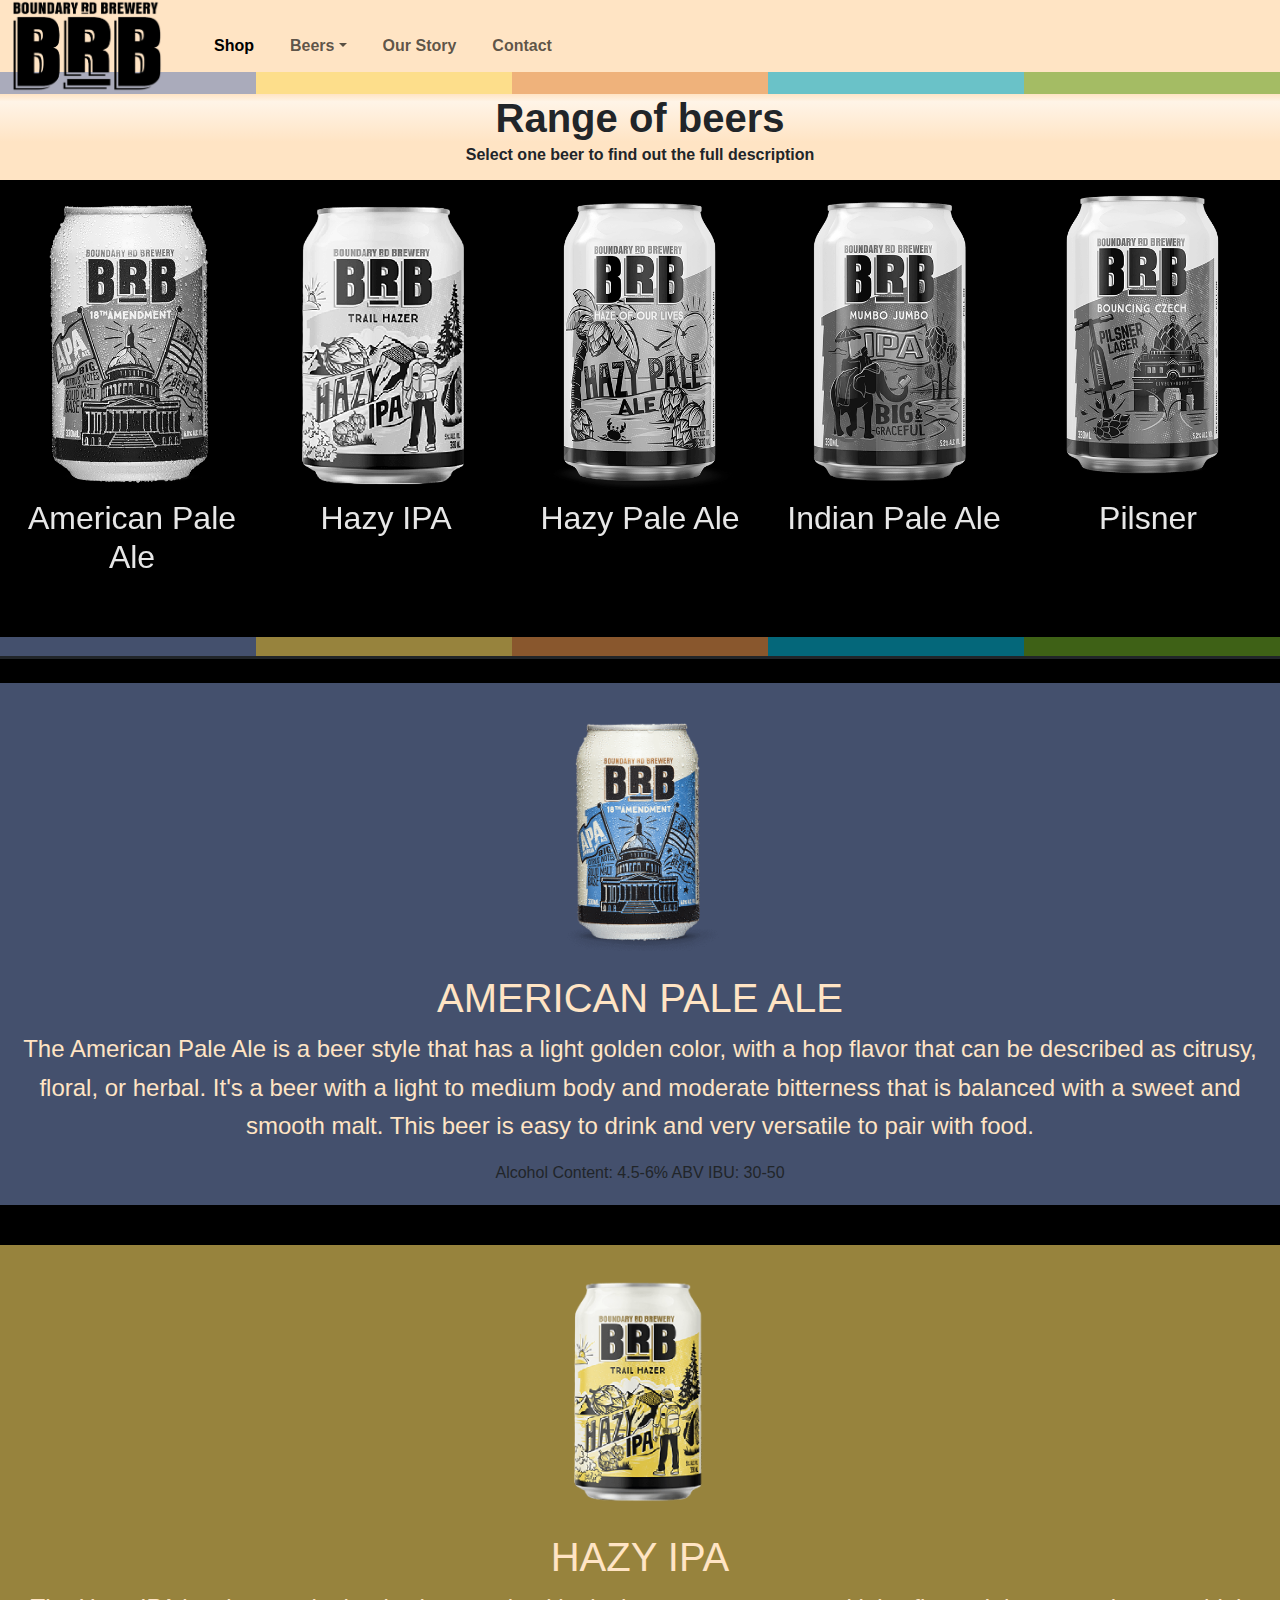
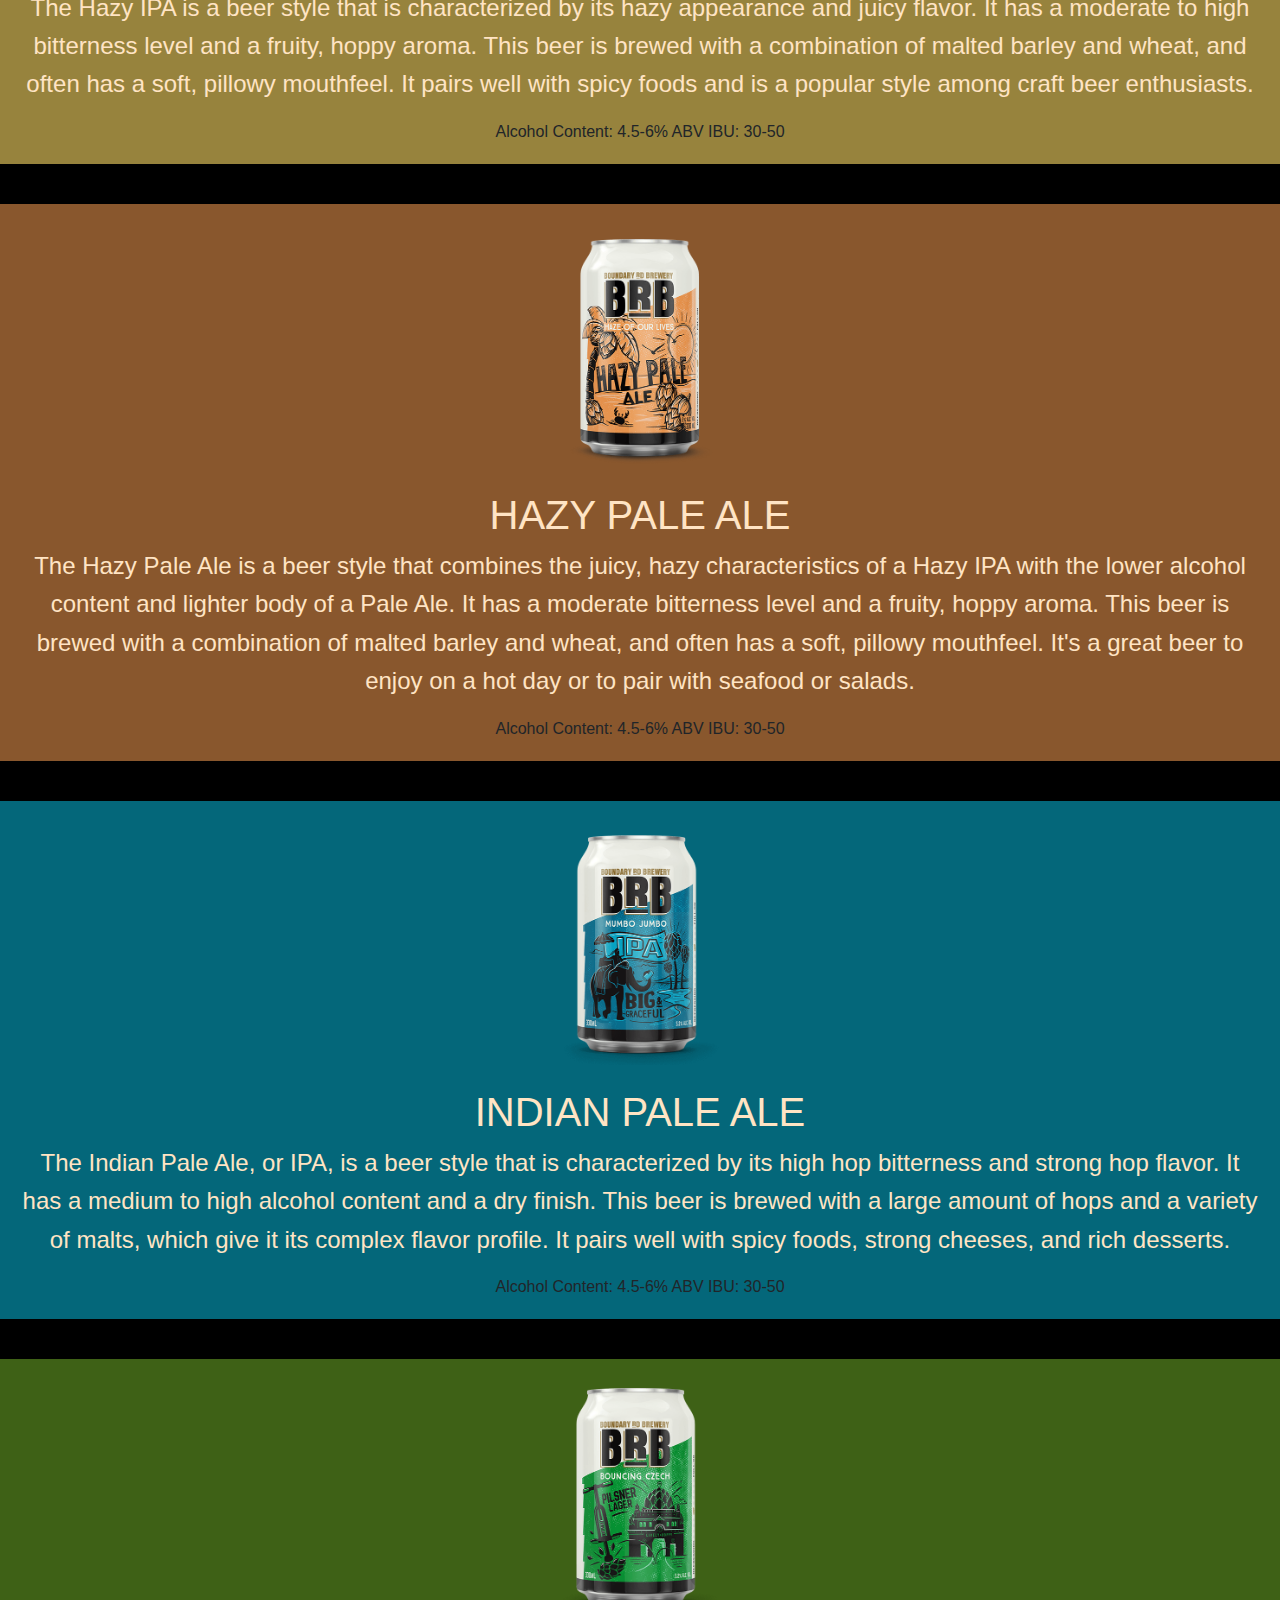
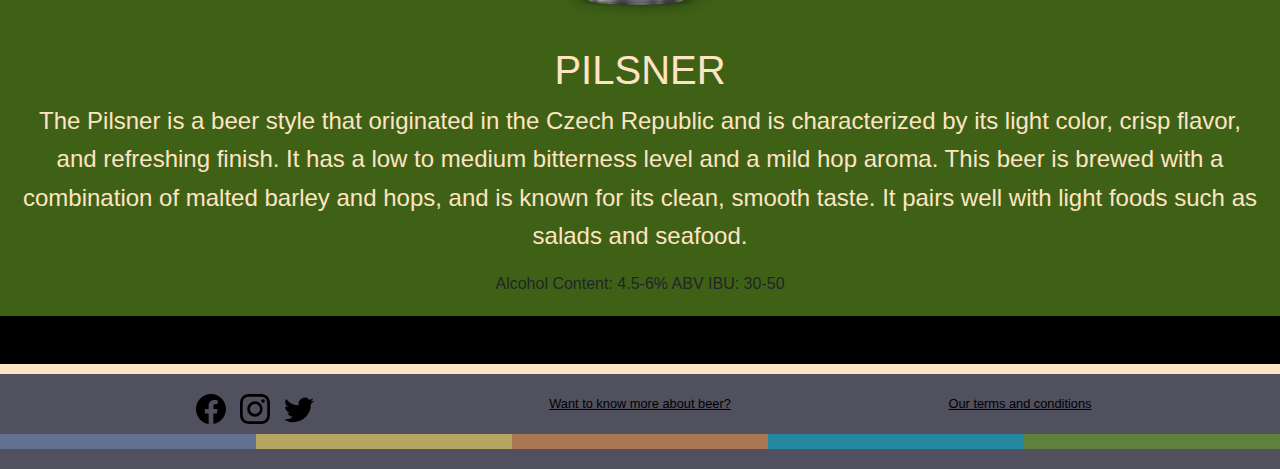
==== pages/beers.html @ c700eeff "Se agrega error404.html" ====
<!DOCTYPE html>
<html lang="en">
<head>
    <meta charset="UTF-8">
    <meta http-equiv="X-UA-Compatible" content="IE=edge">
    <meta name="viewport" content="width=device-width, initial-scale=1.0">
    <meta name="description" content="Explore our collection of handcrafted beers at BRB Brewery. From hoppy IPAs to smooth pilsner, discover the artistry and flavors of craft brewing.">
    <meta name="keywords" content="BRB Brewery, handcrafted beers, craft brews, flavors, IPA, stout, ale">
    <link rel="stylesheet" href="../css/bootstrap.css">
    <link rel="stylesheet" href="../css/styles.css">
    <link rel="stylesheet" href="../css/main.css">
    <link rel="shortcut icon" href="../images/favicon.ico" type="image/x-icon">
    <title>BRB Beers | Discover the Artistry of Craft Brewing</title>
</head>

<body >
    <!-- NAV -->
    <nav class="navbar navbar-expand-md bg-transparent fw-bolder p-0 m-0">
        <div class="container-fluid ">
            <a class="navbar-brand" href="../index.html"><img class="logo" src="../images/logo.png" alt="New Hazy IPA Flyer"></a>
            <!-- TOGGLER -->
            <button class="navbar-toggler me-2 text-align-row border-3 border-dark"  type="button" data-bs-toggle="collapse" data-bs-target="#navbarSupportedContent" aria-controls="navbarSupportedContent" aria-expanded="false" aria-label="Toggle navigation">
                <span class="navbar-toggler-icon "></span> 
            </button>
            <div class="collapse navbar-collapse" id="navbarSupportedContent">
            <!-- ends TOGGLER -->        
                <ul class="navbar-nav ms-4 me-auto mb-2 mb-lg-0  flex-row justify-content-center"> <!-- toggle menu format -->
                    <li class="nav-item">
                        <a class="nav-link active" aria-current="page" href="shop.html">Shop</a>
                    </li>
                    <li class="nav-item dropdown ">
                        <a class="nav-link dropdown-toggle  " href="#" role="button" data-bs-toggle="dropdown" aria-expanded="false">Beers</a>
                        <ul class="dropdown-menu dropdowncolor">
                            <li><a class="dropdown-item bg-apa" href="beers.html#APA">APA</a></li>
                            <li><a class="dropdown-item bg-hipa" href="beers.html#HIPA">Hazy IPA</a></li>
                            <li><a class="dropdown-item bg-hpa" href="beers.html#HPA">Hazy Pale Ale</a></li>
                            <li><a class="dropdown-item bg-ipa" href="beers.html#IPA">IPA</a></li>
                            <li><a class="dropdown-item bg-pilsner" href="beers.html#PILSNER">Pilsner</a></li>
                            <li><hr class="dropdown-divider fw-bolder"></li>
                            <li><a class="dropdown-item fw-bolder" active href="beers.html">ALL</a></li>
                        </ul>
                    </li>
                    <li class="nav-item">
                        <a class="nav-link" href="ourstory.html">Our Story</a>
                    </li>
                    <li class="nav-item">
                        <a class="nav-link" href="contact.html">Contact</a>
                    </li>
                </ul>
            </div>
        </div>
    </nav>
    <!-- ends NAV -->

    <header>
        <!-- COLORS-LINE -->
        <div class="d-flex colorsLine colorsLineMain">
            <div class="bg-apa"></div>
            <div class="bg-hipa"></div>
            <div class="bg-hpa"></div>
            <div class="bg-ipa"></div>
            <div class="bg-pilsner"></div>
        </div>
        <!-- ends COLORS-LINE -->




        <div>
            <h1 class="label-h fw-bolder">Range of beers</h1>
        </div>
    </header>
    
    <h2 class="label-h2">Select one beer to find out the full description</h2>

    <main class="bg-black mainBeers mt-3">
        <!-- BEER MENU  -->
        <div class="beersContain d-flex pb-5">    
            <div class="bg-apa">
                <a href="../pages/beers.html#APA"><img src="../images/APA.png" alt="APA can"></a>
                <h2>American Pale Ale</h2>
            </div>
            <div class="bg-hipa">
                <a href="../pages/beers.html#HIPA"><img src="../images/HazyIPAA.png" alt="Hazy IPA can"></a>
                <h2>Hazy IPA</h2>
            </div>
            <div class="bg-hpa">
                <a href="../pages/beers.html#HPA"><img src="../images/HazyPaleAle.png" alt="Hazy Pale Ale can"></a>
                <h2>Hazy Pale Ale</h2>
            </div>
            <div class="bg-ipa">
                <a href="../pages/beers.html#IPA"><img src="../images/IPA.png" alt="IPA can"></a>
                <h2>Indian Pale Ale</h2>
            </div>
            <div class="bg-pilsner">
                <a href="../pages/beers.html#PILSNER"><img src="../images/Pilsner.png" alt="Pilsner can"></a>
                <h2>Pilsner</h2>
            </div>
        </div>
        <!-- ands BEER MENU -->

        <!-- COLORS-LINE -->
        <div class="d-flex colorsLine colorsLineMain bg-black border-bottom border-dark border-3  ">
            <div class="bg-apa"></div>
            <div class="bg-hipa"></div>
            <div class="bg-hpa"></div>
            <div class="bg-ipa"></div>
            <div class="bg-pilsner"></div>
        </div>
        <!-- ends COLORS-LINE -->

        <!-- DESCRIPTIONS -->
        <section class="mt-4 pb-2">
            
            <div class="beer-type bg-apa pt-4">
                <img id="APA" src="../images/APA.png" alt="American Pale Ale">
                <h2 >American Pale Ale</h2>
                <p>The American Pale Ale is a beer style that has a light golden color, with a hop flavor that can be described as citrusy, floral, or herbal. It's a beer with a light to medium body and moderate bitterness that is balanced with a sweet and smooth malt. This beer is easy to drink and very versatile to pair with food.</p>
                <div class="beer-details">
                    <span class="alcohol">Alcohol Content: 4.5-6% ABV</span>
                    <span class="ibu">IBU: 30-50</span>
                </div>
            </div>

            <div class="beer-type bg-hipa">
                <img id="HIPA" src="../images/HazyIPAA.png" alt="Hazy IPA">
                <h2 >Hazy IPA</h2>
                <p>The Hazy IPA is a beer style that is characterized by its hazy appearance and juicy flavor. It has a moderate to high bitterness level and a fruity, hoppy aroma. This beer is brewed with a combination of malted barley and wheat, and often has a soft, pillowy mouthfeel. It pairs well with spicy foods and is a popular style among craft beer enthusiasts.</p>
                <div class="beer-details">
                    <span class="alcohol">Alcohol Content: 4.5-6% ABV</span>
                    <span class="ibu">IBU: 30-50</span>
                </div>
            </div>

            <div class="beer-type bg-hpa">
                <img ID="HPA" src="../images/HazyPaleAle.png" alt="Hazy Pale Ale">
                <h2 >Hazy Pale Ale</h2>
                <p>The Hazy Pale Ale is a beer style that combines the juicy, hazy characteristics of a Hazy IPA with the lower alcohol content and lighter body of a Pale Ale. It has a moderate bitterness level and a fruity, hoppy aroma. This beer is brewed with a combination of malted barley and wheat, and often has a soft, pillowy mouthfeel. It's a great beer to enjoy on a hot day or to pair with seafood or salads.</p>
                <div class="beer-details">
                    <span class="alcohol">Alcohol Content: 4.5-6% ABV</span>
                    <span class="ibu">IBU: 30-50</span>
                </div>
            </div>

            <div class="beer-type bg-ipa">
                <img ID="IPA" src="../images/IPA.png" alt="Indian Pale Ale">
                <h2 >Indian Pale Ale</h2>
                <p>The Indian Pale Ale, or IPA, is a beer style that is characterized by its high hop bitterness and strong hop flavor. It has a medium to high alcohol content and a dry finish. This beer is brewed with a large amount of hops and a variety of malts, which give it its complex flavor profile. It pairs well with spicy foods, strong cheeses, and rich desserts.</p>
                <div class="beer-details">
                    <span class="alcohol">Alcohol Content: 4.5-6% ABV</span>
                    <span class="ibu">IBU: 30-50</span>
                </div>
            </div>

            <div class="beer-type bg-pilsner ">
                <img ID="PILSNER" src="../images/Pilsner.png" alt="Pilsner">
                <h2 >Pilsner</h2>
                <p>The Pilsner is a beer style that originated in the Czech Republic and is characterized by its light color, crisp flavor, and refreshing finish. It has a low to medium bitterness level and a mild hop aroma. This beer is brewed with a combination of malted barley and hops, and is known for its clean, smooth taste. It pairs well with light foods such as salads and seafood.</p>
                <div class="beer-details">
                    <span class="alcohol">Alcohol Content: 4.5-6% ABV</span>
                    <span class="ibu">IBU: 30-50</span>
                </div>
            </div>        
        </section>
        <!-- ends DESCRIPTIONS -->

    </main>




    
     <!-- FOOTER -->
     <footer class="footer">
        <div class="container">
          <div class="row">

                <div class="col-sm-4">
                    <div class="social-icons">
                        <a href="./error404.html"><img src="../images/icons/facebook.svg" alt="Facebook icon"></a>
                        <a href="./error404.html"><img src="../images/icons/instagram.svg" alt="Instagram icon"></a>
                        <a href="./error404.html"><img src="../images/icons/twitter.svg" alt="Twitter icon"></a>
                    </div>
                </div>
                <div class="col-sm-4">
                    <a href="./error404.html"><p>Want to know more about beer?</p></a>
                </div>
                <div class="col-sm-4">
                    <a href="./error404.html"><p>Our terms and conditions</p></a>
                </div>
          </div>
        </div>
        <!-- COLORS-LINE -->
        <div class="d-flex colorsLine">
            <div class="bg-apa"></div>
            <div class="bg-hipa"></div>
            <div class="bg-hpa"></div>
            <div class="bg-ipa"></div>
            <div class="bg-pilsner"></div>
        </div>
        <!-- ends COLORS-LINE -->
    </footer>
    <!-- ends FOOTER --> 

    <script src="../js/bootstrap.bundle.js"></script>
</body>
</html>
---- css/main.css ----
@import url("https://fonts.googleapis.com/css2?family=Roboto:wght@100;500;700&display=swap");
.label-h2 {
  margin-top: 3px;
  background: none !important;
  font-size: 1em;
  font-weight: bold;
}

.footer {
  background-color: rgb(80, 80, 94);
  padding: 20px 0;
  margin-top: 20px;
  font-size: 0.8em;
}
@media (width > 767px) {
  .footer {
    text-align: center;
    margin-top: 10px;
  }
}

header {
  margin-top: -20px;
  padding: 0;
}

.social-icons img {
  height: 30px;
  margin-right: 10px;
}
@media (width > 767px) {
  .social-icons {
    margin-bottom: 10px;
  }
}

* {
  font-family: "Roboto 500", sans-serif;
}

.label-h, .label-h2 {
  text-align: center;
  margin-bottom: 0px;
  background: rgb(255, 228, 196);
  background: linear-gradient(0deg, rgb(255, 228, 196) 0%, rgba(255, 255, 255, 0.6) 84%, rgb(255, 228, 196) 100%);
}

a {
  color: black;
}

body {
  background-color: #ffe4c4;
}

.indexMain {
  max-width: 1640px;
}

main div {
  width: 100%;
}
main img {
  padding: 3px;
  overflow: hidden;
}

.colorsLine {
  width: 100%;
  height: 15px;
}
.colorsLine div {
  width: 20%;
}

.colorsLineMain {
  height: 22px;
}

/* BEER DEFAULT COLORS */
.bg-apa {
  background-color: rgba(113, 133, 182, 0.6);
}

.bg-hipa {
  background-color: rgba(251, 219, 102, 0.6);
}

.bg-hpa {
  background-color: rgba(228, 145, 75, 0.6);
}

.bg-ipa {
  background-color: rgba(6, 172, 204, 0.6);
}

.bg-pilsner {
  background-color: rgba(104, 162, 37, 0.6);
}

/* ends BEER DEFAULT COLORS */
/* NAV */
nav div ul {
  color: rgba(210, 105, 30, 0.5) !important;
}
nav div ul li {
  margin-left: 20px;
}
nav div ul li:hover {
  color: rgba(210, 105, 30, 0.5) !important;
}

.dropdowncolor {
  background-color: rgba(255, 228, 196, 0.9) !important;
}

.logo {
  width: 150px;
}
@media (width < 767px) {
  .logo {
    width: 120px;
  }
}

.beersContain {
  border: 5px solid black;
  display: inline-block;
  flex-direction: row;
}
.beersContain div {
  filter: grayscale(1);
  background-color: black;
  color: #ffe4c4;
}
.beersContain div:hover {
  filter: none;
}
.beersContain div h2 {
  text-align: center;
}
.beersContain img {
  width: 100%;
}
@media (width < 767px) {
  .beersContain {
    flex-direction: column;
  }
  .beersContain div {
    padding-left: 10vw;
    display: flex;
  }
  .beersContain div img {
    width: 150px;
  }
  .beersContain div h2 {
    padding-bottom: 80px;
    font-size: 2.5em;
  }
}

.beer-type {
  padding: 20px;
  margin-bottom: 40px;
  display: flex;
  flex-direction: column;
  align-items: center;
  text-align: center;
}
.beer-type img {
  max-width: 200px;
  margin-bottom: 20px;
}
.beer-type h2 {
  font-size: 2.5rem;
  text-transform: uppercase;
  color: #ffe4c4;
}
.beer-type p {
  font-size: 1.5rem;
  line-height: 1.6;
  color: #ffe4c4;
}
.beer-type .bg-apa {
  margin-top: 50px;
}

.card-title span {
  font-size: 0.5em;
}

.btn:hover {
  background-color: rgba(0, 0, 0, 0.5);
  color: #ffe4c4;
}

.card img {
  max-width: 290px;
}

.grid-container {
  display: grid;
  grid-template-columns: repeat(2, 1fr);
  grid-gap: 20px;
  width: 80vw;
  margin: 0 auto;
}
@media (max-width: 1250px) {
  .grid-container {
    grid-template-columns: 1fr;
  }
}

.grid-item {
  padding: 20px;
  background-color: #ffe4c4;
  border-radius: 10px;
}
.grid-item p {
  font-style: oblique;
  font-size: 1.3em;
  font-weight: bold;
}
@media (max-width: 1250px) {
  .grid-item {
    overflow: auto;
    font-size: 0.8em;
  }
  .grid-item iframe {
    width: 100%;
  }
}

.iframe-wrapper {
  text-align: center;
}

.s0 {
  flex-wrap: wrap;
  margin: 2% 2%;
  justify-content: space-around;
}
@media (width < 767px) {
  .s0 {
    margin-left: 40px;
  }
}

.s1, .s2 {
  height: auto;
  width: 40%;
  color: #ffe4c4;
}
@media (width < 767px) {
  .s1, .s2 {
    width: 100%;
  }
}

.iframe-map, .fieldset {
  width: 100%;
  height: 30vh;
  border: 1px solid black;
  min-height: 395px;
}

.form-c {
  flex-flow: column wrap;
}

.contactCon {
  border-radius: 10px;
  padding: 5px;
}

/*# sourceMappingURL=main.css.map */
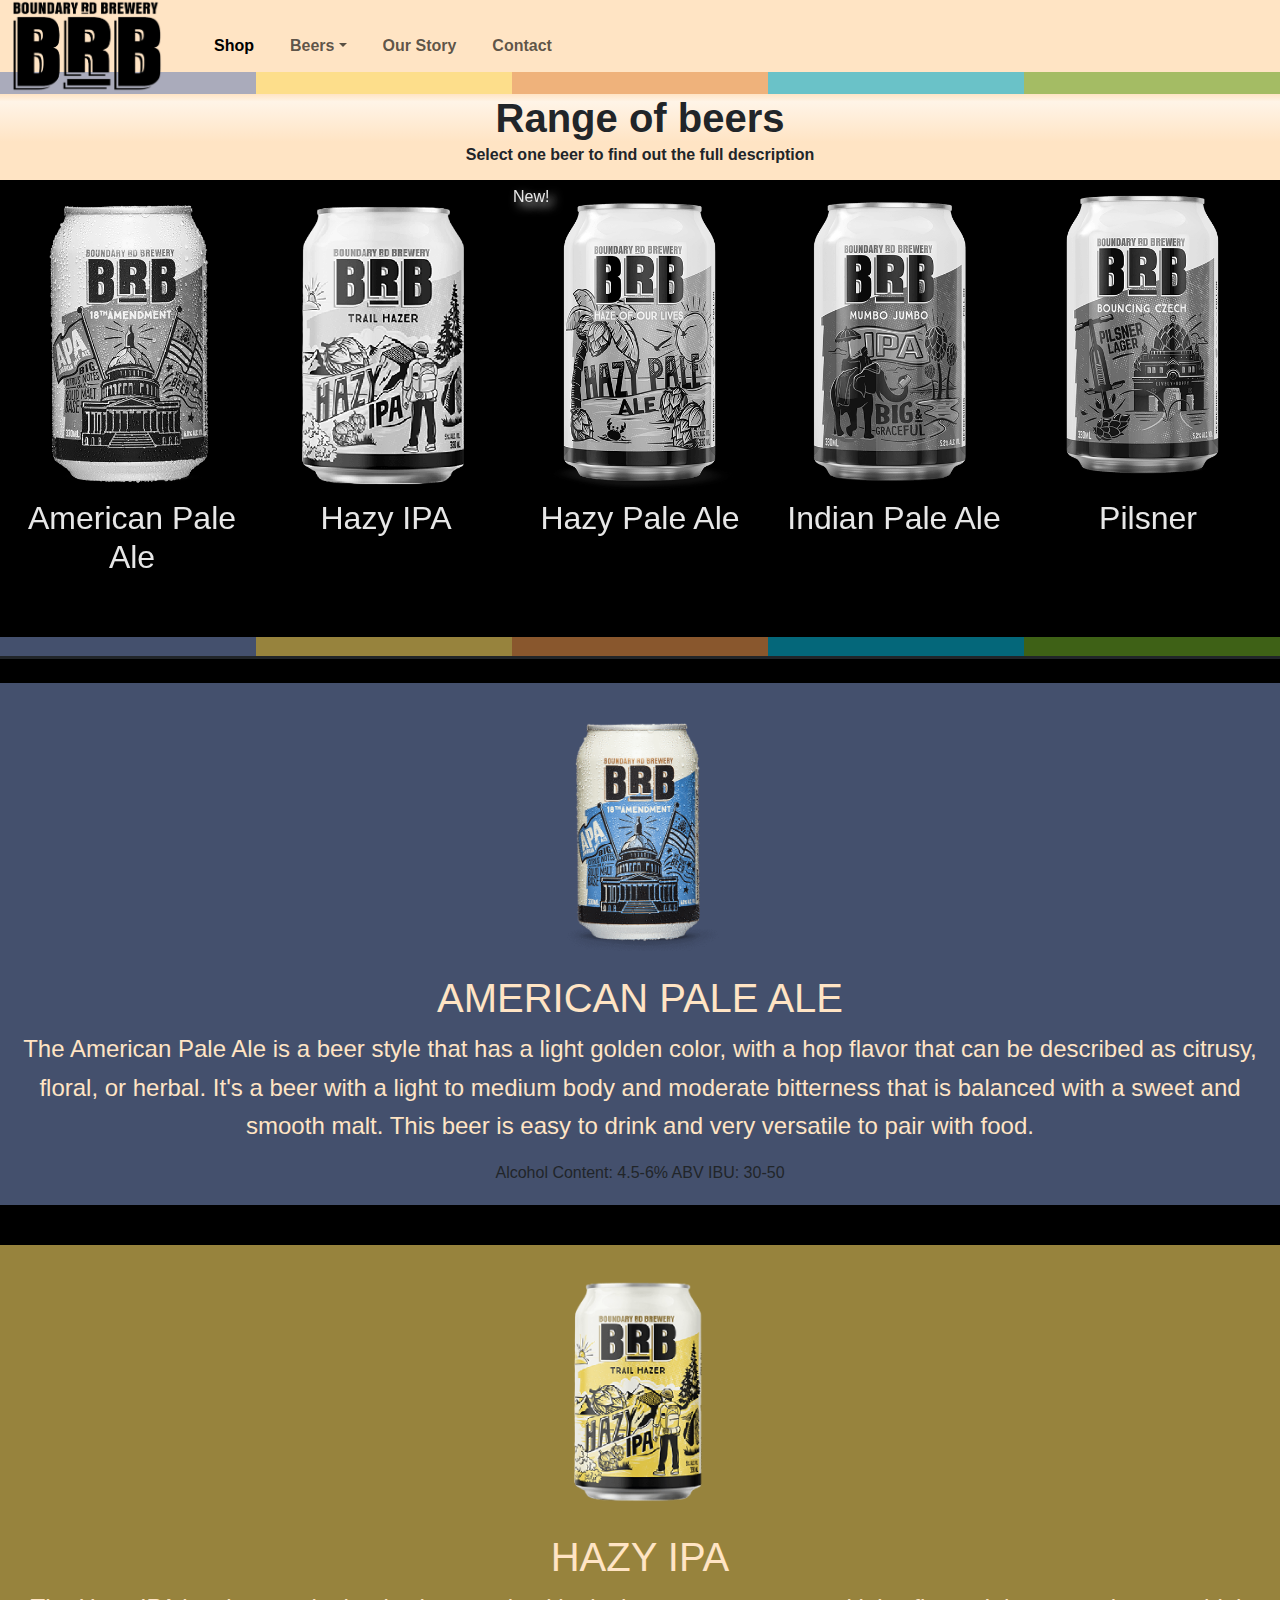
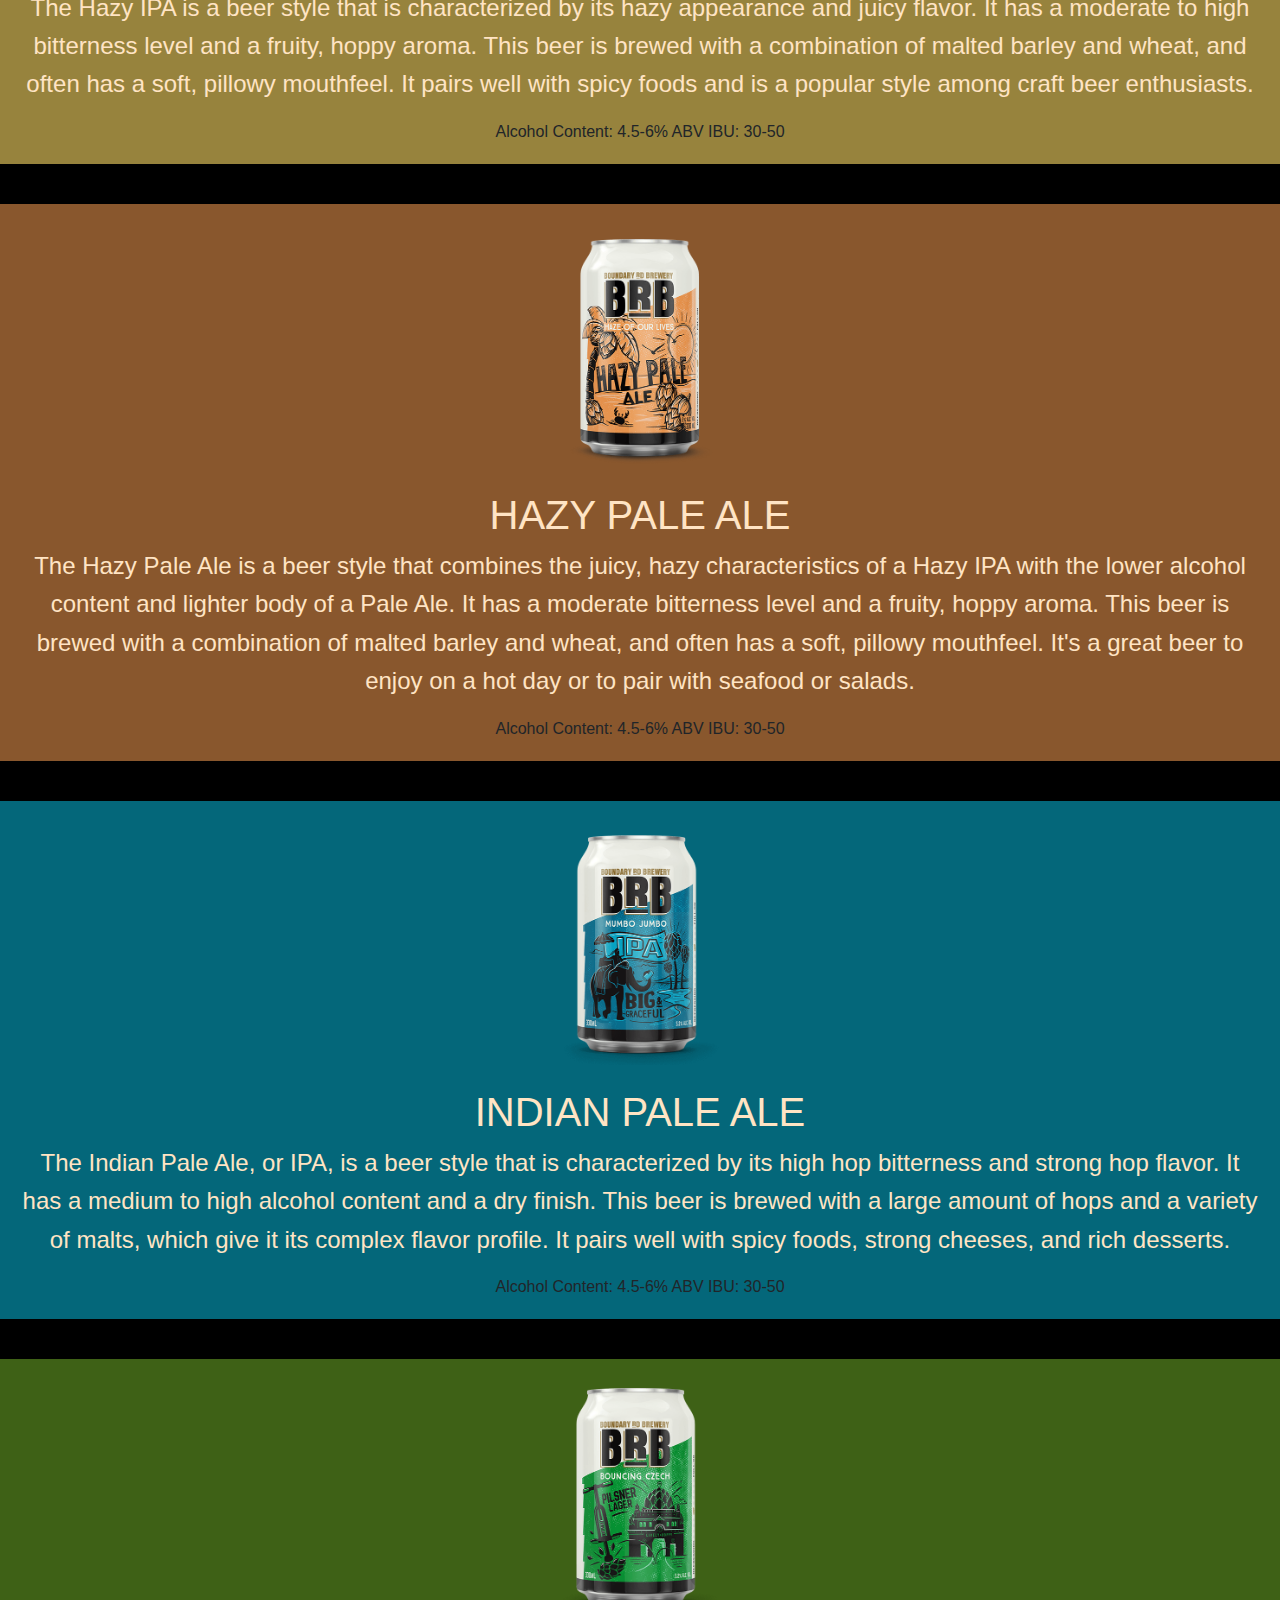
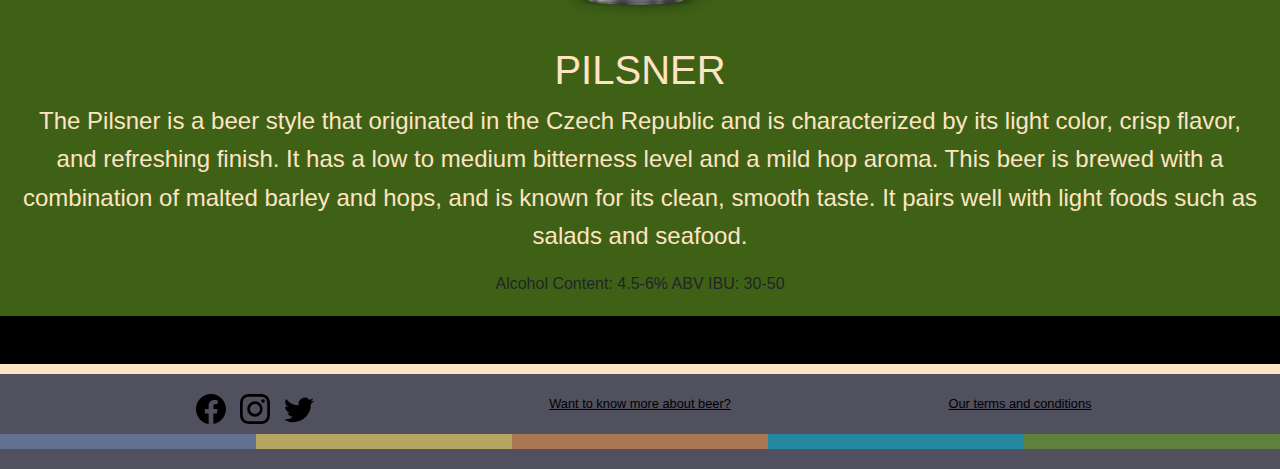
==== commit f61756c2: "arreglos semanticos" ====
--- a/pages/beers.html
+++ b/pages/beers.html
@@ -85,6 +85,7 @@
                 <h2>Hazy IPA</h2>
             </div>
             <div class="bg-hpa">
+                <p class="">New!</p>
                 <a href="../pages/beers.html#HPA"><img src="../images/HazyPaleAle.png" alt="Hazy Pale Ale can"></a>
                 <h2>Hazy Pale Ale</h2>
             </div>
--- a/css/main.css
+++ b/css/main.css
@@ -36,6 +36,7 @@
 
 * {
   font-family: "Roboto 500", sans-serif;
+  transition: 0.8s;
 }
 
 .label-h, .label-h2 {
@@ -56,6 +57,19 @@
 .indexMain {
   max-width: 1640px;
 }
+.indexMain p {
+  color: #ffe4c4;
+  text-align: center;
+  font-size: 0.7rem;
+  z-index: 2;
+}
+.indexMain:hover img {
+  scale: 1.03;
+  border-radius: 10px;
+}
+.indexMain:hover p {
+  color: rgba(255, 255, 255, 0);
+}
 
 main div {
   width: 100%;
@@ -63,6 +77,7 @@
 main img {
   padding: 3px;
   overflow: hidden;
+  width: 80vw;
 }
 
 .colorsLine {
@@ -136,11 +151,18 @@
 .beersContain div:hover {
   filter: none;
 }
+.beersContain div:hover img {
+  scale: 1.15;
+}
 .beersContain div h2 {
   text-align: center;
 }
 .beersContain img {
   width: 100%;
+}
+.beersContain .bg-hpa p {
+  position: absolute;
+  text-shadow: 5px 5px 10px wheat;
 }
 @media (width < 767px) {
   .beersContain {
@@ -202,8 +224,6 @@
   display: grid;
   grid-template-columns: repeat(2, 1fr);
   grid-gap: 20px;
-  width: 80vw;
-  margin: 0 auto;
 }
 @media (max-width: 1250px) {
   .grid-container {
@@ -212,7 +232,7 @@
 }
 
 .grid-item {
-  padding: 20px;
+  padding: 10px;
   background-color: #ffe4c4;
   border-radius: 10px;
 }
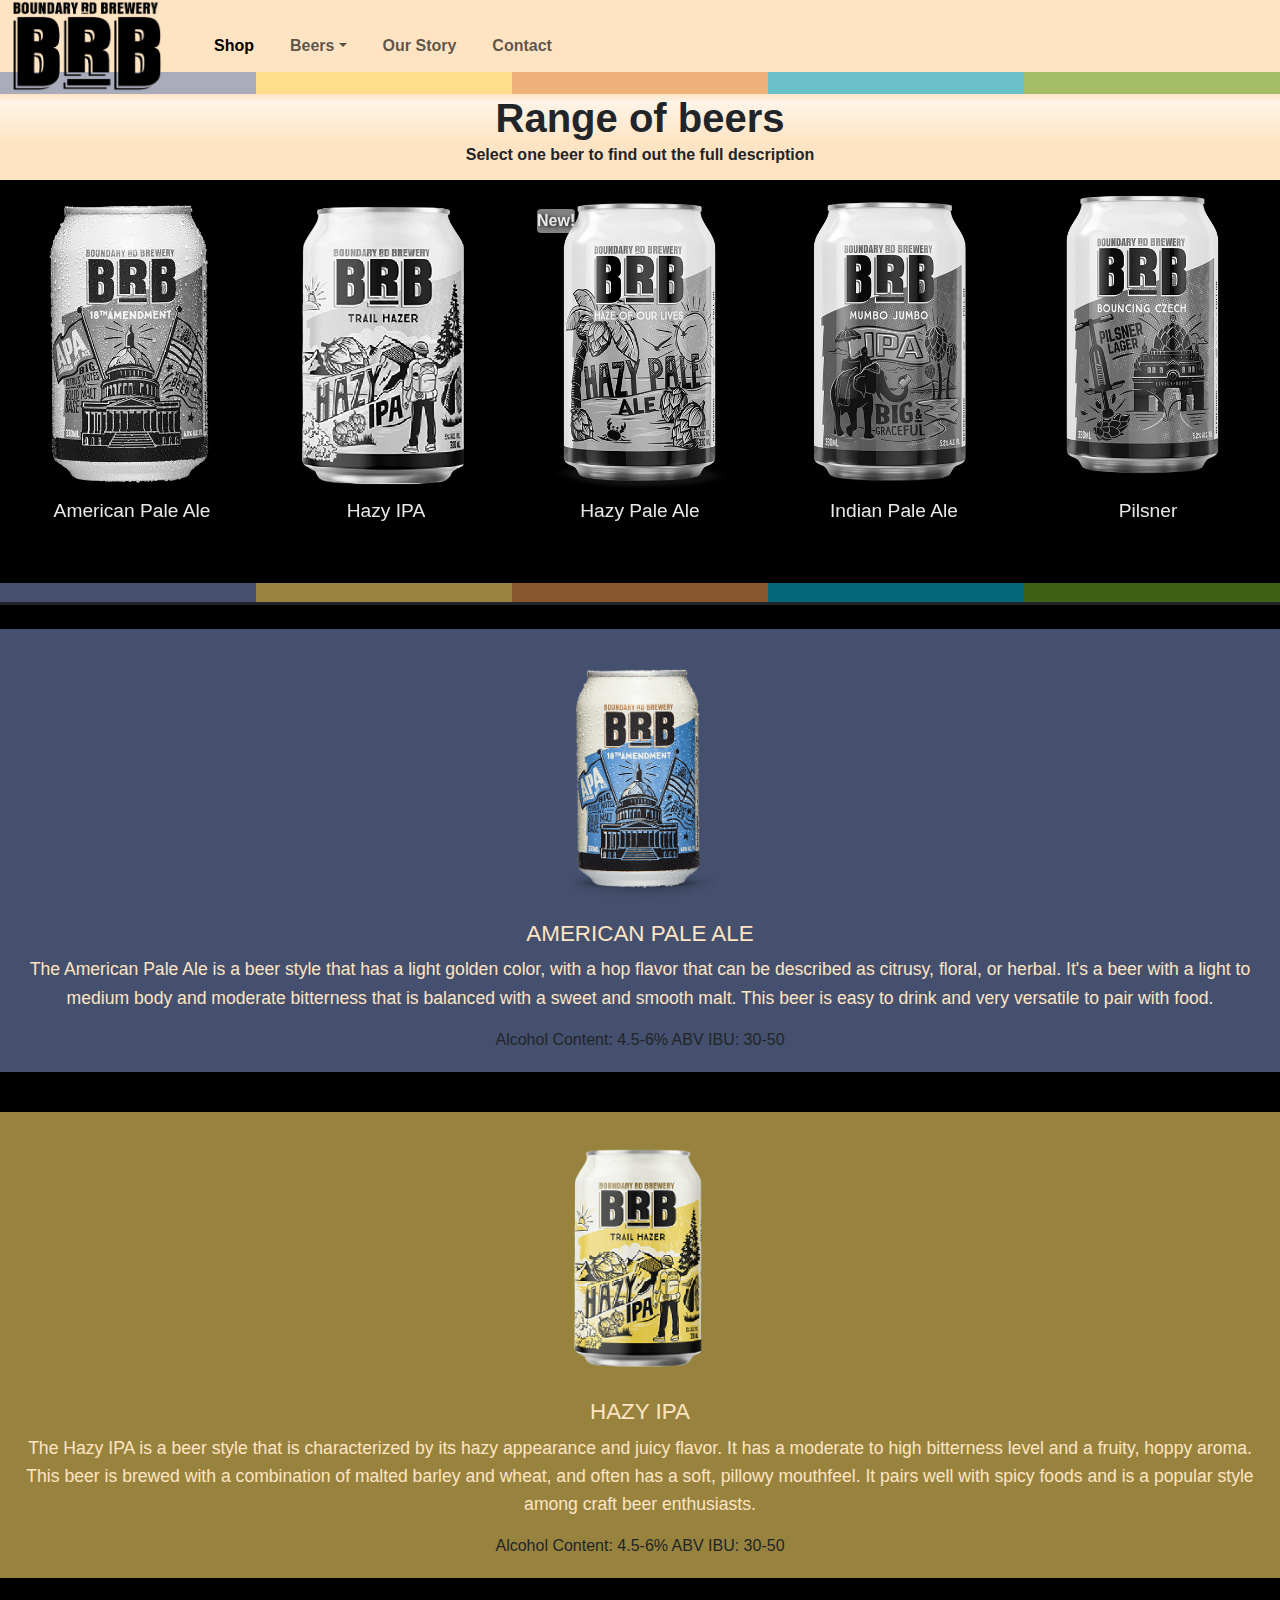
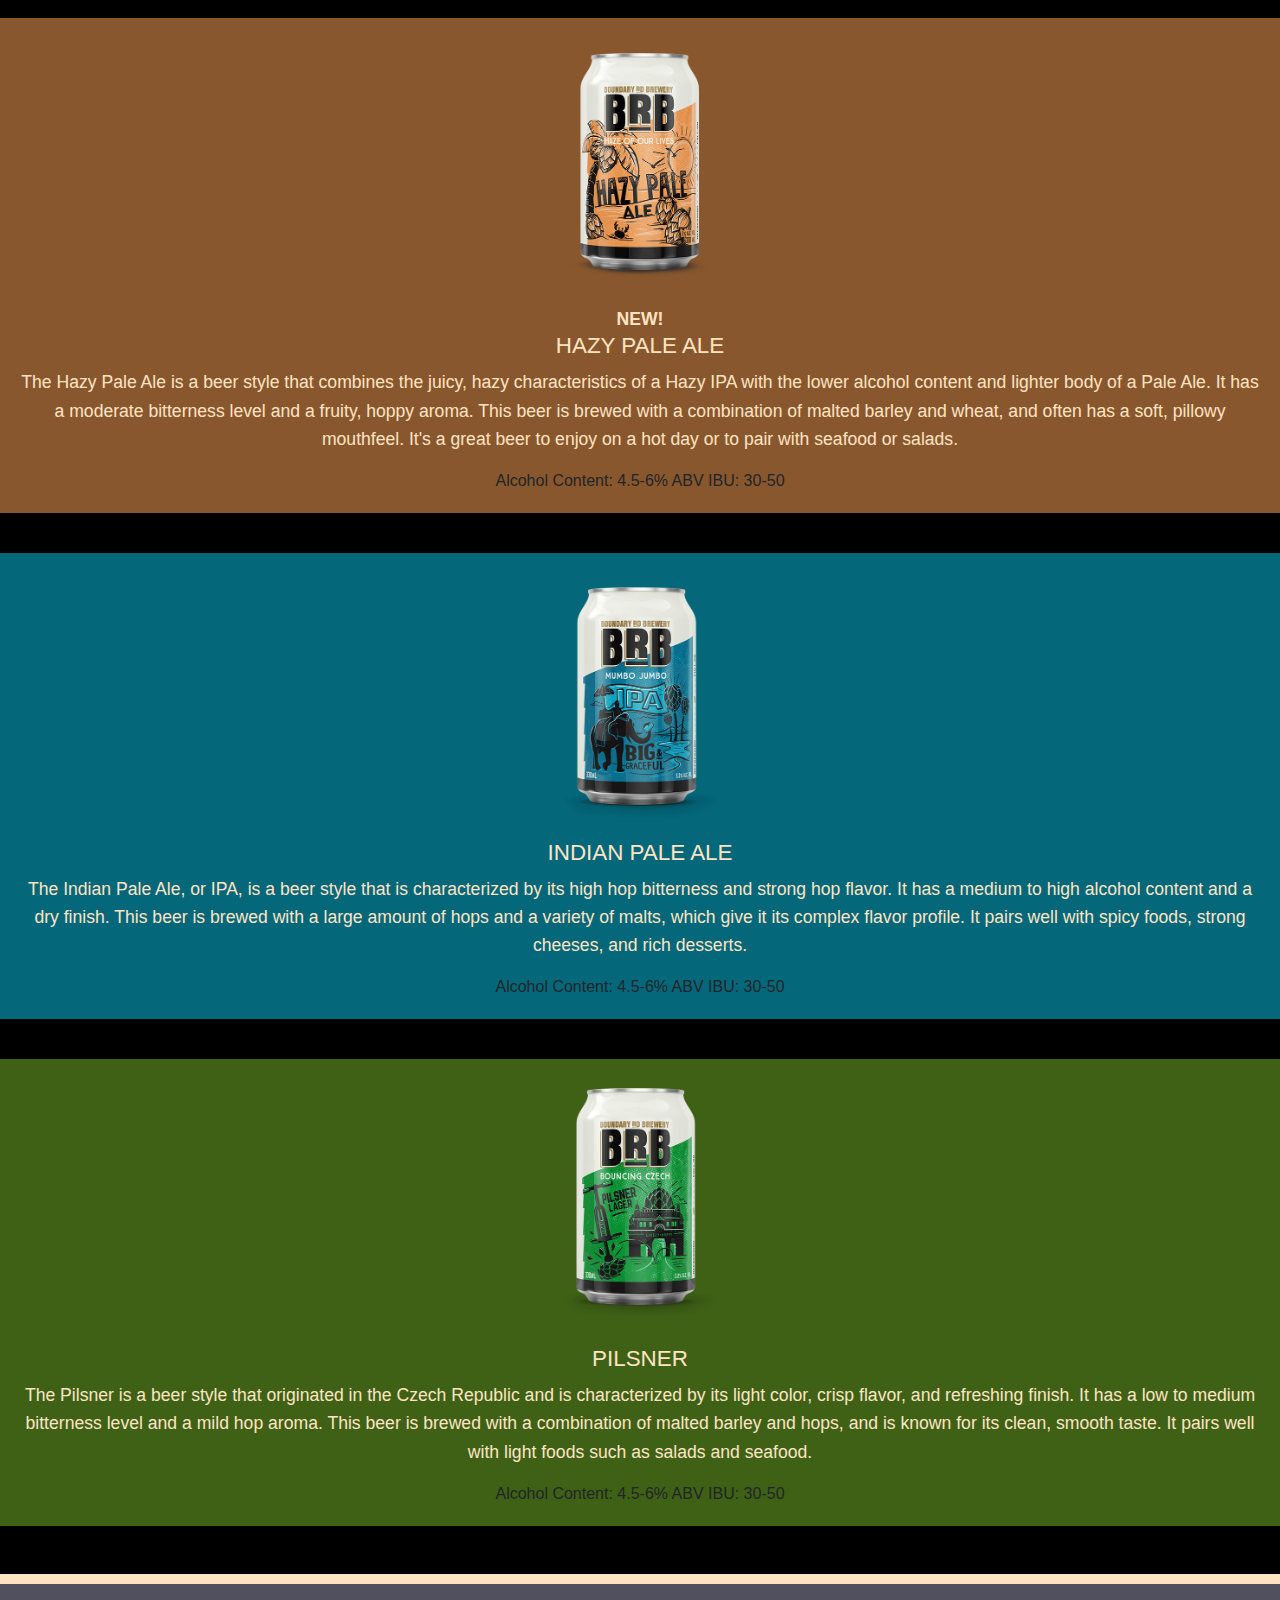
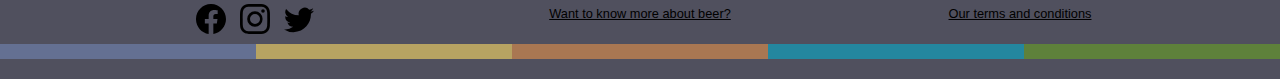
==== commit 4e51831c: "cambio nombre de error404 por error de github" ====
--- a/pages/beers.html
+++ b/pages/beers.html
@@ -6,6 +6,7 @@
     <meta name="viewport" content="width=device-width, initial-scale=1.0">
     <meta name="description" content="Explore our collection of handcrafted beers at BRB Brewery. From hoppy IPAs to smooth pilsner, discover the artistry and flavors of craft brewing.">
     <meta name="keywords" content="BRB Brewery, handcrafted beers, craft brews, flavors, IPA, stout, ale">
+    <meta name="author" content="Lucas Ubieta">
     <link rel="stylesheet" href="../css/bootstrap.css">
     <link rel="stylesheet" href="../css/styles.css">
     <link rel="stylesheet" href="../css/main.css">
@@ -85,7 +86,7 @@
                 <h2>Hazy IPA</h2>
             </div>
             <div class="bg-hpa">
-                <p class="">New!</p>
+                <p class="ms-4 mt-4 fw-bolder bg-hipa" >New!</p>
                 <a href="../pages/beers.html#HPA"><img src="../images/HazyPaleAle.png" alt="Hazy Pale Ale can"></a>
                 <h2>Hazy Pale Ale</h2>
             </div>
@@ -135,6 +136,7 @@
 
             <div class="beer-type bg-hpa">
                 <img ID="HPA" src="../images/HazyPaleAle.png" alt="Hazy Pale Ale">
+                <p class="m-0 fw-bolder">NEW!</p>
                 <h2 >Hazy Pale Ale</h2>
                 <p>The Hazy Pale Ale is a beer style that combines the juicy, hazy characteristics of a Hazy IPA with the lower alcohol content and lighter body of a Pale Ale. It has a moderate bitterness level and a fruity, hoppy aroma. This beer is brewed with a combination of malted barley and wheat, and often has a soft, pillowy mouthfeel. It's a great beer to enjoy on a hot day or to pair with seafood or salads.</p>
                 <div class="beer-details">
@@ -178,16 +180,16 @@
 
                 <div class="col-sm-4">
                     <div class="social-icons">
-                        <a href="./error404.html"><img src="../images/icons/facebook.svg" alt="Facebook icon"></a>
-                        <a href="./error404.html"><img src="../images/icons/instagram.svg" alt="Instagram icon"></a>
-                        <a href="./error404.html"><img src="../images/icons/twitter.svg" alt="Twitter icon"></a>
+                        <a href="./error-404.html"><img src="../images/icons/facebook.svg" alt="Facebook icon"></a>
+                        <a href="./error-404.html"><img src="../images/icons/instagram.svg" alt="Instagram icon"></a>
+                        <a href="./error-404.html"><img src="../images/icons/twitter.svg" alt="Twitter icon"></a>
                     </div>
                 </div>
                 <div class="col-sm-4">
-                    <a href="./error404.html"><p>Want to know more about beer?</p></a>
+                    <a href="./error-404.html"><p>Want to know more about beer?</p></a>
                 </div>
                 <div class="col-sm-4">
-                    <a href="./error404.html"><p>Our terms and conditions</p></a>
+                    <a href="./error-404.html"><p>Our terms and conditions</p></a>
                 </div>
           </div>
         </div>
--- a/css/main.css
+++ b/css/main.css
@@ -156,13 +156,16 @@
 }
 .beersContain div h2 {
   text-align: center;
+  font-size: 1.2rem;
 }
 .beersContain img {
   width: 100%;
 }
 .beersContain .bg-hpa p {
   position: absolute;
-  text-shadow: 5px 5px 10px wheat;
+  text-shadow: 3px 1px 4px black;
+  z-index: 2;
+  border-radius: 4px;
 }
 @media (width < 767px) {
   .beersContain {
@@ -194,12 +197,12 @@
   margin-bottom: 20px;
 }
 .beer-type h2 {
-  font-size: 2.5rem;
+  font-size: 1.4rem;
   text-transform: uppercase;
   color: #ffe4c4;
 }
 .beer-type p {
-  font-size: 1.5rem;
+  font-size: 1.1rem;
   line-height: 1.6;
   color: #ffe4c4;
 }
@@ -211,13 +214,31 @@
   font-size: 0.5em;
 }
 
+.container-fluid p:first-child {
+  color: white;
+}
+.container-fluid p:first-child a {
+  text-decoration: underline;
+  color: white;
+}
+
 .btn:hover {
   background-color: rgba(0, 0, 0, 0.5);
   color: #ffe4c4;
 }
 
+.card {
+  min-width: 340px;
+  overflow: hidden;
+}
 .card img {
   max-width: 290px;
+}
+.card img:hover {
+  scale: 1.1;
+}
+.card div {
+  text-align: center;
 }
 
 .grid-container {
@@ -238,7 +259,7 @@
 }
 .grid-item p {
   font-style: oblique;
-  font-size: 1.3em;
+  font-size: 1em;
   font-weight: bold;
 }
 @media (max-width: 1250px) {
@@ -255,6 +276,13 @@
   text-align: center;
 }
 
+.storyFooter {
+  color: white;
+}
+.storyFooter a {
+  color: #ffe4c4;
+}
+
 .s0 {
   flex-wrap: wrap;
   margin: 2% 2%;
@@ -265,11 +293,17 @@
     margin-left: 40px;
   }
 }
+.s0 h2 {
+  text-align: center;
+}
 
 .s1, .s2 {
   height: auto;
   width: 40%;
-  color: #ffe4c4;
+  color: black;
+  background-color: #ffe4c4;
+  padding: 3px;
+  border-radius: 4px;
 }
 @media (width < 767px) {
   .s1, .s2 {
@@ -280,7 +314,7 @@
 .iframe-map, .fieldset {
   width: 100%;
   height: 30vh;
-  border: 1px solid black;
+  border: 0px solid black;
   min-height: 395px;
 }
 
